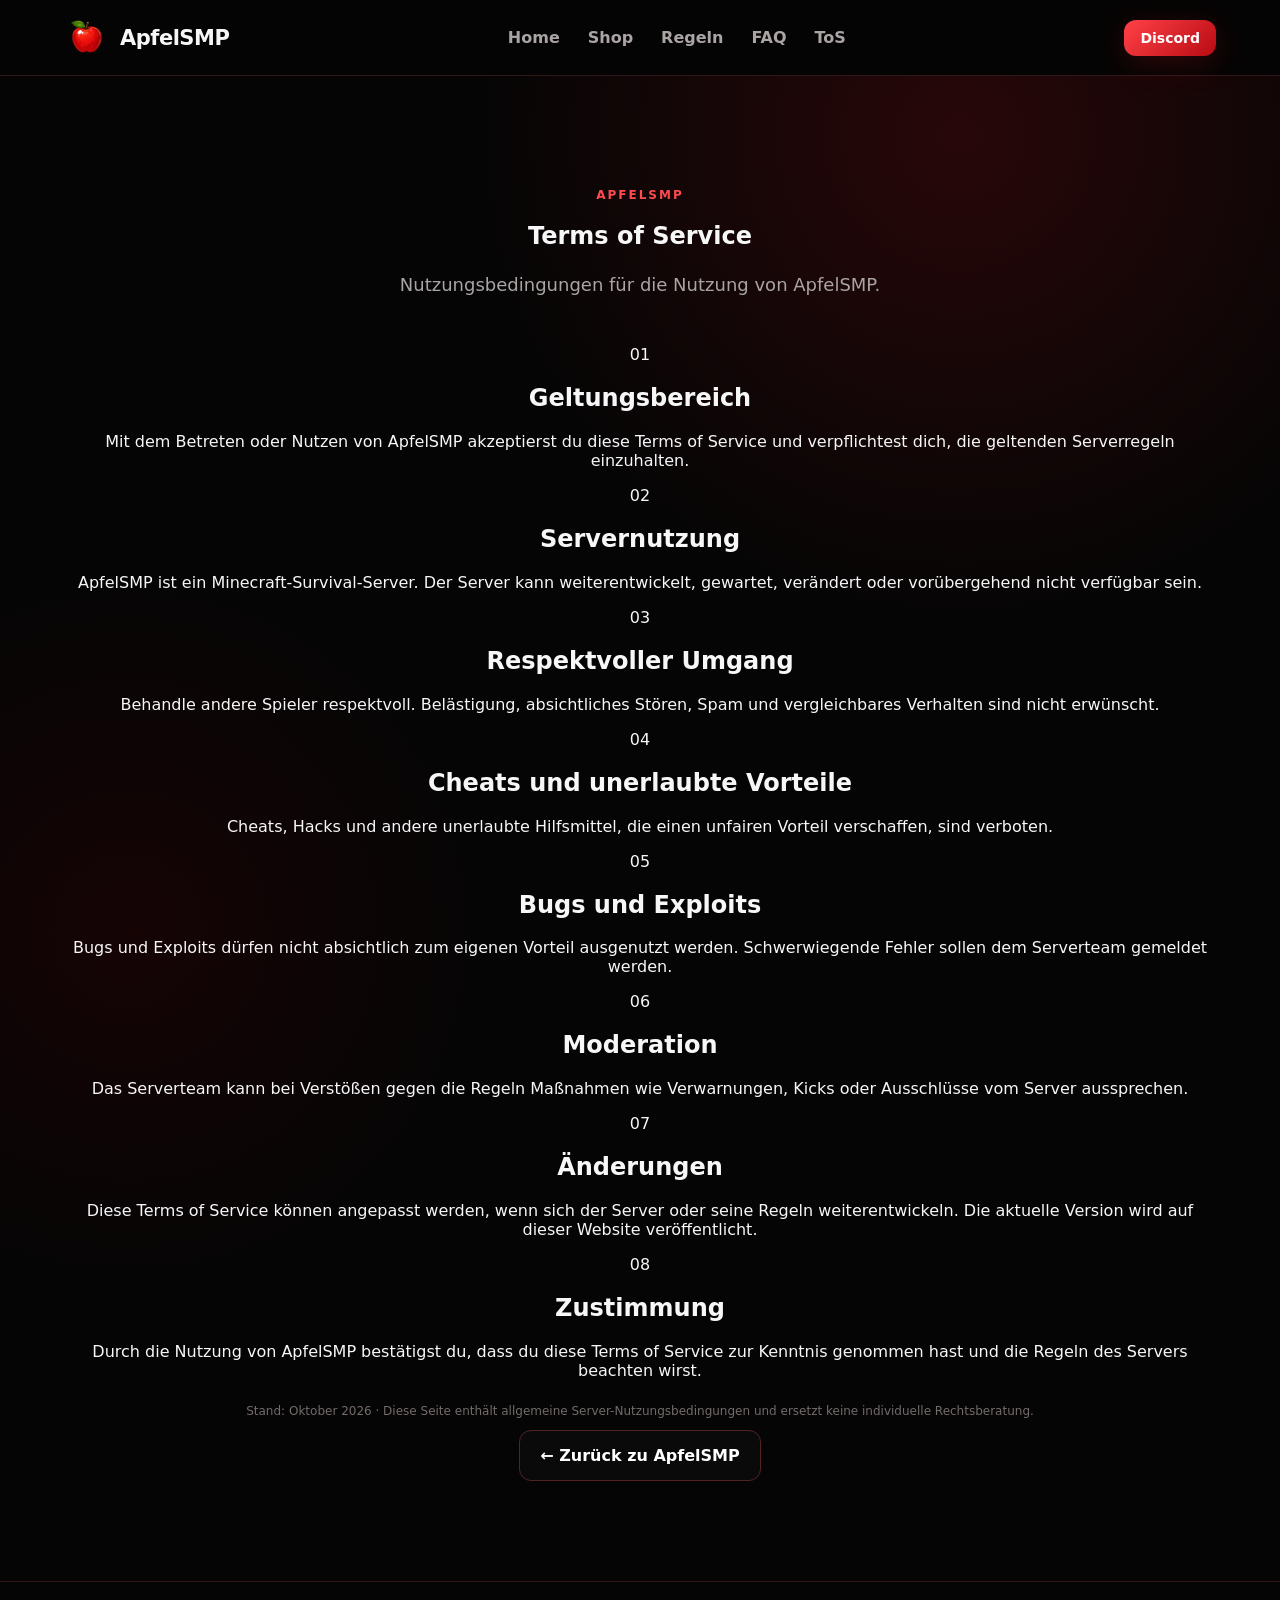
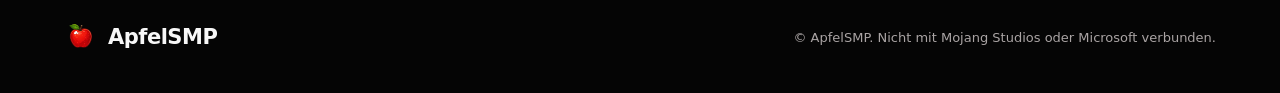
==== tos.html @ fdfa34eb "Create ApfelSMP Terms of Service page" ====
<!doctype html>
<html lang="de">
<head>
  <meta charset="UTF-8">
  <meta name="viewport" content="width=device-width,initial-scale=1">
  <meta name="description" content="ApfelSMP Terms of Service – Nutzungsbedingungen.">
  <title>ApfelSMP | Terms of Service</title>
  <link rel="stylesheet" href="style.css">
</head>
<body>
<header class="nav">
  <a class="brand" href="index.html"><img src="assets/apfelsmp-logo.webp" alt="ApfelSMP Logo"> <span>ApfelSMP</span></a>
  <nav><a href="index.html#home">Home</a><a href="index.html#shop">Shop</a><a href="index.html#regeln">Regeln</a><a href="index.html#faq">FAQ</a><a href="tos.html">ToS</a></nav>
  <a class="btn small discord-btn" href="https://discord.gg/apfelsmp" target="_blank" rel="noopener">Discord</a>
</header>

<main>
<section class="section tos-page">
  <p class="eyebrow">APFELSMP</p>
  <h1>Terms of Service</h1>
  <p class="section-intro">Nutzungsbedingungen für die Nutzung von ApfelSMP.</p>

  <div class="tos-content">
    <article class="tos-card">
      <span>01</span>
      <h2>Geltungsbereich</h2>
      <p>Mit dem Betreten oder Nutzen von ApfelSMP akzeptierst du diese Terms of Service und verpflichtest dich, die geltenden Serverregeln einzuhalten.</p>
    </article>

    <article class="tos-card">
      <span>02</span>
      <h2>Servernutzung</h2>
      <p>ApfelSMP ist ein Minecraft-Survival-Server. Der Server kann weiterentwickelt, gewartet, verändert oder vorübergehend nicht verfügbar sein.</p>
    </article>

    <article class="tos-card">
      <span>03</span>
      <h2>Respektvoller Umgang</h2>
      <p>Behandle andere Spieler respektvoll. Belästigung, absichtliches Stören, Spam und vergleichbares Verhalten sind nicht erwünscht.</p>
    </article>

    <article class="tos-card">
      <span>04</span>
      <h2>Cheats und unerlaubte Vorteile</h2>
      <p>Cheats, Hacks und andere unerlaubte Hilfsmittel, die einen unfairen Vorteil verschaffen, sind verboten.</p>
    </article>

    <article class="tos-card">
      <span>05</span>
      <h2>Bugs und Exploits</h2>
      <p>Bugs und Exploits dürfen nicht absichtlich zum eigenen Vorteil ausgenutzt werden. Schwerwiegende Fehler sollen dem Serverteam gemeldet werden.</p>
    </article>

    <article class="tos-card">
      <span>06</span>
      <h2>Moderation</h2>
      <p>Das Serverteam kann bei Verstößen gegen die Regeln Maßnahmen wie Verwarnungen, Kicks oder Ausschlüsse vom Server aussprechen.</p>
    </article>

    <article class="tos-card">
      <span>07</span>
      <h2>Änderungen</h2>
      <p>Diese Terms of Service können angepasst werden, wenn sich der Server oder seine Regeln weiterentwickeln. Die aktuelle Version wird auf dieser Website veröffentlicht.</p>
    </article>

    <article class="tos-card">
      <span>08</span>
      <h2>Zustimmung</h2>
      <p>Durch die Nutzung von ApfelSMP bestätigst du, dass du diese Terms of Service zur Kenntnis genommen hast und die Regeln des Servers beachten wirst.</p>
    </article>
  </div>

  <p class="notice tos-note">Stand: Oktober 2026 · Diese Seite enthält allgemeine Server-Nutzungsbedingungen und ersetzt keine individuelle Rechtsberatung.</p>
  <a class="btn ghost tos-back" href="index.html">← Zurück zu ApfelSMP</a>
</section>
</main>

<footer><div class="brand"><img src="assets/apfelsmp-logo.webp" alt="ApfelSMP Logo"> <span>ApfelSMP</span></div><p>© <span id="year"></span> ApfelSMP. Nicht mit Mojang Studios oder Microsoft verbunden.</p></footer>
<script src="script.js"></script>
</body>
</html>
---- style.css ----
:root{--bg:#050505;--panel:#0c0c0d;--panel2:#121213;--text:#f7f7f7;--muted:#aaa4a4;--red:#ef242b;--red2:#ff4a50;--border:#321719}
*{box-sizing:border-box}html{scroll-behavior:smooth}body{margin:0;background:radial-gradient(circle at 75% 8%,#280709 0,transparent 27%),radial-gradient(circle at 10% 55%,#160405 0,transparent 25%),var(--bg);color:var(--text);font-family:Inter,ui-sans-serif,system-ui,-apple-system,Segoe UI,sans-serif}a{color:inherit;text-decoration:none}
.nav{height:76px;display:flex;align-items:center;justify-content:space-between;padding:0 max(5vw,24px);position:sticky;top:0;z-index:20;background:#050505f2;backdrop-filter:blur(14px);border-bottom:1px solid #321719}.brand{font-size:21px;font-weight:900;letter-spacing:-.5px;display:flex;align-items:center;gap:10px}.brand img{width:46px;height:46px;object-fit:contain;display:block}.brand span{margin:0}.nav nav{display:flex;gap:28px}.nav nav a{color:var(--muted);font-weight:700}.nav nav a:hover{color:var(--red2)}
.btn{border:0;border-radius:12px;background:linear-gradient(135deg,#ff343a,#c70d15);color:#fff;padding:15px 20px;font-weight:850;cursor:pointer;display:inline-flex;gap:12px;align-items:center;justify-content:center;box-shadow:0 8px 30px #e7192030}.btn:hover{filter:brightness(1.08);transform:translateY(-1px)}.btn.small{padding:10px 16px;font-size:14px}.btn.ghost{background:#0a0a0b;color:#fff;border:1px solid #522326;box-shadow:none}.discord-btn{background:linear-gradient(135deg,#ff4147,#b90b13)}
.hero{max-width:1180px;margin:auto;min-height:620px;padding:90px 28px 70px;display:grid;grid-template-columns:1.25fr .75fr;gap:70px;align-items:center}.eyebrow{color:var(--red2);font-weight:900;font-size:12px;letter-spacing:2px}.hero h1{font-size:clamp(52px,7vw,88px);line-height:.96;letter-spacing:-5px;margin:18px 0 24px}.hero h1 span{color:var(--red)}.lead,.section-intro{color:var(--muted);font-size:18px;line-height:1.7;max-width:680px}.actions{display:flex;gap:12px;margin-top:32px;flex-wrap:wrap}.copy-status{height:20px;color:var(--red2);font-size:13px}
.server-card{background:linear-gradient(145deg,#160d0e,#080808);border:1px solid #492326;border-radius:28px;padding:40px;text-align:center;box-shadow:0 30px 90px #000,0 0 50px #d5161d18}.hero-logo{width:min(240px,80%);height:auto;display:block;margin:0 auto;filter:drop-shadow(0 20px 30px #000) drop-shadow(0 0 24px #d8171e45)}.server-card h2{font-size:32px;margin:12px 0 4px}.server-card p{color:var(--muted)}.status{margin:24px auto 14px;background:#ffffff08;padding:12px;border-radius:10px}.status span{display:inline-block;width:9px;height:9px;border-radius:50%;background:var(--red);margin-right:8px;box-shadow:0 0 12px var(--red)}code{color:var(--red2)}
.features,.products{max-width:1180px;margin:auto;padding:0 28px 80px;display:grid;grid-template-columns:repeat(3,1fr);gap:18px}.features article,.product{background:linear-gradient(145deg,#111,#080808);border:1px solid var(--border);border-radius:18px;padding:26px}.features b{font-size:28px}.features h3{margin-bottom:8px}.features p,.rules p,details p{color:var(--muted);line-height:1.6}
.section{padding:100px max(5vw,28px);text-align:center}.section>h2{font-size:48px;letter-spacing:-2px;margin:8px 0 12px}.section-intro{margin:0 auto 45px}.products{grid-template-columns:repeat(4,1fr);padding:0;max-width:1180px}.product{text-align:left;position:relative}.product.featured{border-color:var(--red);transform:translateY(-8px);box-shadow:0 0 35px #d9182020}.product>span{font-size:11px;font-weight:900;color:var(--red2);letter-spacing:1.5px}.product h3{font-size:22px;margin:16px 0}.price{font-size:32px;font-weight:900}.product button{width:100%;padding:13px;border-radius:10px;border:1px solid #452023;background:#1a0d0e;color:#8e7779;font-weight:800}.notice{font-size:12px;color:#756b6b;margin-top:24px}
.alt{background:#080606}.rules{max-width:800px;margin:40px auto 0;text-align:left}.rules article{display:flex;gap:25px;padding:24px 0;border-bottom:1px solid var(--border)}.rules strong{color:var(--red2);font-size:24px}.rules h3{margin:0 0 6px}.rules p{margin:0}details{max-width:800px;margin:10px auto;background:#0d0d0e;border:1px solid var(--border);border-radius:12px;text-align:left;padding:18px 20px}summary{cursor:pointer;font-weight:800}
.discord-cta{max-width:1124px;margin:20px auto 70px;padding:30px 34px;border:1px solid #5a2024;border-radius:20px;background:linear-gradient(120deg,#0c0c0d,#26090b);display:flex;align-items:center;gap:24px}.discord-cta img{width:78px;height:78px;object-fit:contain}.discord-cta div{flex:1}.discord-cta h2{margin:3px 0;font-size:28px}.discord-cta p{color:var(--muted);margin:6px 0}.discord-cta .btn{white-space:nowrap}
.cta{text-align:center;padding:100px 28px;background:linear-gradient(180deg,transparent,#26080a)}.cta h2{font-size:44px;margin-bottom:10px}.cta p{color:var(--muted);margin-bottom:28px}footer{border-top:1px solid #321719;padding:35px max(5vw,28px);display:flex;justify-content:space-between;align-items:center;color:var(--muted);font-size:13px}footer .brand{color:var(--text)}footer .brand img{width:34px;height:34px}
@media(max-width:850px){.nav nav{display:none}.hero{grid-template-columns:1fr;padding-top:60px;gap:30px}.hero h1{letter-spacing:-3px}.server-card{max-width:480px}.features,.products{grid-template-columns:1fr 1fr}.product.featured{transform:none}footer{flex-direction:column;gap:12px;text-align:center}}
@media(max-width:700px){.discord-cta{margin:20px 20px 60px;flex-direction:column;text-align:center}.discord-cta .btn{width:100%}.hero-logo{width:180px}}
@media(max-width:560px){.nav .btn.small{display:none}.brand img{width:38px;height:38px}.hero h1{font-size:50px}.features,.products{grid-template-columns:1fr}.section{padding:75px 20px}.section>h2{font-size:38px}.btn{width:100%}}


.credit-title{display:flex;align-items:center;gap:10px}.credit-title img{width:44px;height:44px;object-fit:contain;flex:0 0 44px;filter:drop-shadow(0 5px 7px #000)}
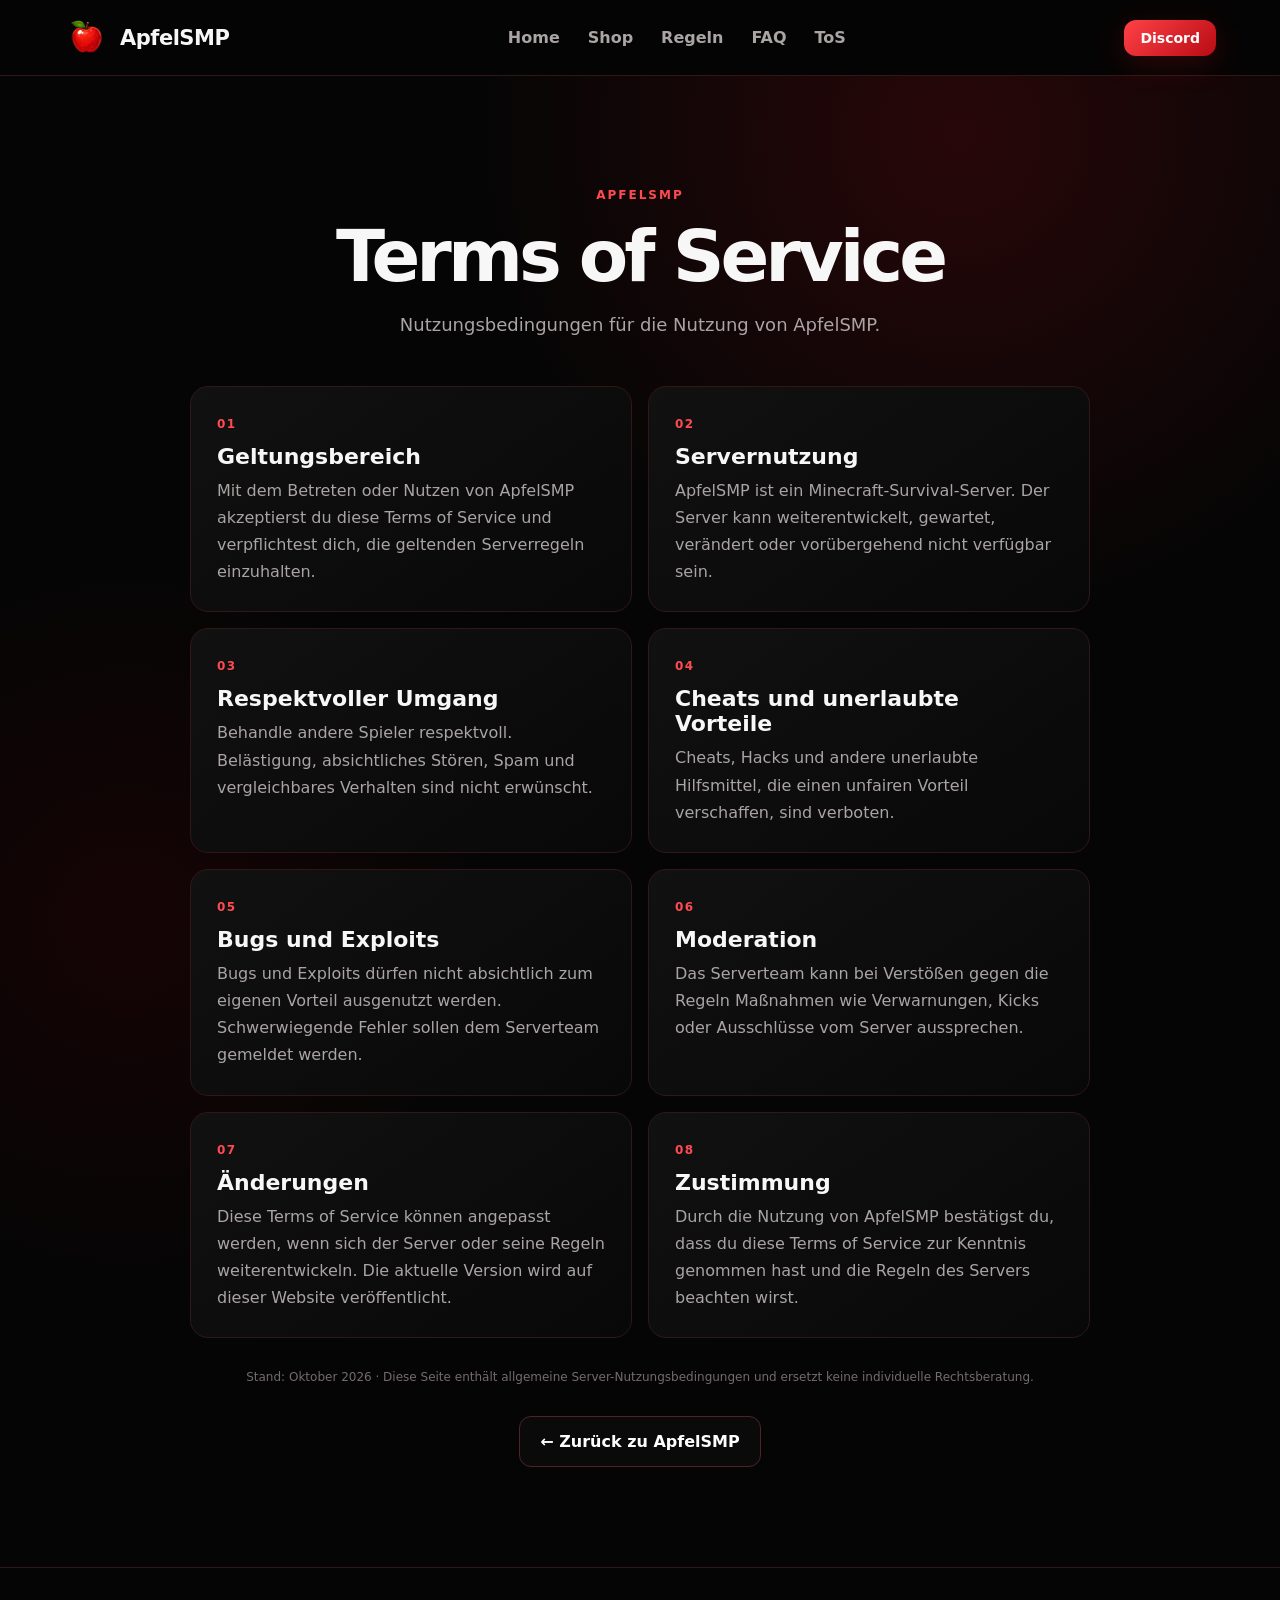
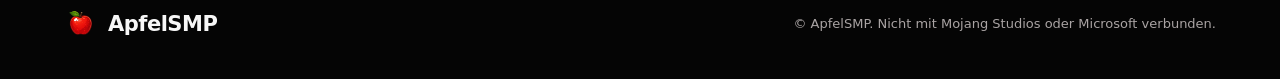
==== commit 327b5cf0: "Remove index.html from ToS navigation links" ====
--- a/tos.html
+++ b/tos.html
@@ -9,8 +9,8 @@
 </head>
 <body>
 <header class="nav">
-  <a class="brand" href="index.html"><img src="assets/apfelsmp-logo.webp" alt="ApfelSMP Logo"> <span>ApfelSMP</span></a>
-  <nav><a href="index.html#home">Home</a><a href="index.html#shop">Shop</a><a href="index.html#regeln">Regeln</a><a href="index.html#faq">FAQ</a><a href="tos.html">ToS</a></nav>
+  <a class="brand" href="/#home"><img src="assets/apfelsmp-logo.webp" alt="ApfelSMP Logo"> <span>ApfelSMP</span></a>
+  <nav><a href="/#home">Home</a><a href="/#shop">Shop</a><a href="/#regeln">Regeln</a><a href="/#faq">FAQ</a><a href="tos.html">ToS</a></nav>
   <a class="btn small discord-btn" href="https://discord.gg/apfelsmp" target="_blank" rel="noopener">Discord</a>
 </header>
 
--- a/style.css
+++ b/style.css
@@ -9,9 +9,9 @@
 .alt{background:#080606}.rules{max-width:800px;margin:40px auto 0;text-align:left}.rules article{display:flex;gap:25px;padding:24px 0;border-bottom:1px solid var(--border)}.rules strong{color:var(--red2);font-size:24px}.rules h3{margin:0 0 6px}.rules p{margin:0}details{max-width:800px;margin:10px auto;background:#0d0d0e;border:1px solid var(--border);border-radius:12px;text-align:left;padding:18px 20px}summary{cursor:pointer;font-weight:800}
 .discord-cta{max-width:1124px;margin:20px auto 70px;padding:30px 34px;border:1px solid #5a2024;border-radius:20px;background:linear-gradient(120deg,#0c0c0d,#26090b);display:flex;align-items:center;gap:24px}.discord-cta img{width:78px;height:78px;object-fit:contain}.discord-cta div{flex:1}.discord-cta h2{margin:3px 0;font-size:28px}.discord-cta p{color:var(--muted);margin:6px 0}.discord-cta .btn{white-space:nowrap}
 .cta{text-align:center;padding:100px 28px;background:linear-gradient(180deg,transparent,#26080a)}.cta h2{font-size:44px;margin-bottom:10px}.cta p{color:var(--muted);margin-bottom:28px}footer{border-top:1px solid #321719;padding:35px max(5vw,28px);display:flex;justify-content:space-between;align-items:center;color:var(--muted);font-size:13px}footer .brand{color:var(--text)}footer .brand img{width:34px;height:34px}
-@media(max-width:850px){.nav nav{display:none}.hero{grid-template-columns:1fr;padding-top:60px;gap:30px}.hero h1{letter-spacing:-3px}.server-card{max-width:480px}.features,.products{grid-template-columns:1fr 1fr}.product.featured{transform:none}footer{flex-direction:column;gap:12px;text-align:center}}
-@media(max-width:700px){.discord-cta{margin:20px 20px 60px;flex-direction:column;text-align:center}.discord-cta .btn{width:100%}.hero-logo{width:180px}}
-@media(max-width:560px){.nav .btn.small{display:none}.brand img{width:38px;height:38px}.hero h1{font-size:50px}.features,.products{grid-template-columns:1fr}.section{padding:75px 20px}.section>h2{font-size:38px}.btn{width:100%}}
-
+.tos-page{max-width:1100px;margin:auto}.tos-page>h1{font-size:clamp(44px,7vw,72px);letter-spacing:-4px;margin:8px 0 12px}.tos-content{max-width:900px;margin:40px auto 0;display:grid;grid-template-columns:1fr 1fr;gap:16px;text-align:left}.tos-card{background:linear-gradient(145deg,#111,#080808);border:1px solid var(--border);border-radius:18px;padding:26px}.tos-card>span{color:var(--red2);font-size:12px;font-weight:900;letter-spacing:1.5px}.tos-card h2{font-size:22px;margin:12px 0 8px}.tos-card p{color:var(--muted);line-height:1.7;margin:0}.tos-note{margin-top:32px}.tos-back{margin-top:20px}
+@media(max-width:850px){.nav nav{display:none}.hero{grid-template-columns:1fr;padding-top:60px;gap:30px}.hero h1{letter-spacing:-3px}.server-card{max-width:480px}.features,.products,.tos-content{grid-template-columns:1fr 1fr}.product.featured{transform:none}footer{flex-direction:column;gap:12px;text-align:center}}
+@media(max-width:700px){.discord-cta{margin:20px 20px 60px;flex-direction:column;text-align:center}.discord-cta .btn{width:100%}}
+@media(max-width:560px){.nav .btn.small{display:none}.brand img{width:38px;height:38px}.hero h1{font-size:50px}.features,.products,.tos-content{grid-template-columns:1fr}.section{padding:75px 20px}.section>h2{font-size:38px}.btn{width:100%}.tos-page>h1{font-size:46px;letter-spacing:-2px}}
 
 .credit-title{display:flex;align-items:center;gap:10px}.credit-title img{width:44px;height:44px;object-fit:contain;flex:0 0 44px;filter:drop-shadow(0 5px 7px #000)}
